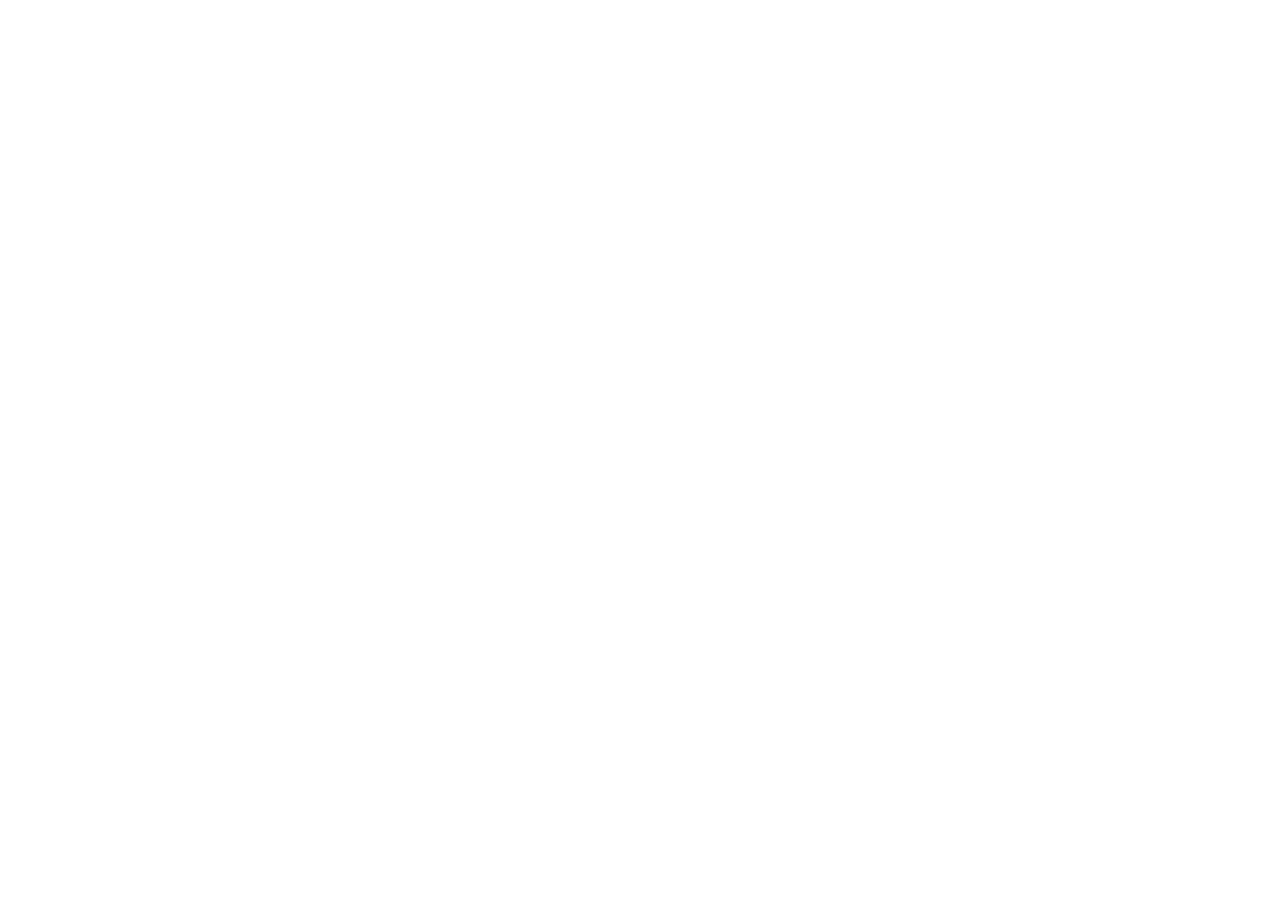
==== index.html @ dd565845 "initial commit" ====
<!DOCTYPE html>
<html lang="en">
<head>
  <meta charset="UTF-8">
  <meta name="viewport" content="width=device-width, initial-scale=1.0">
  <title>Living the Simple Life</title>

  <link rel="stylesheet" href="styles.css">
</head>
<body>
  
</body>
</html>
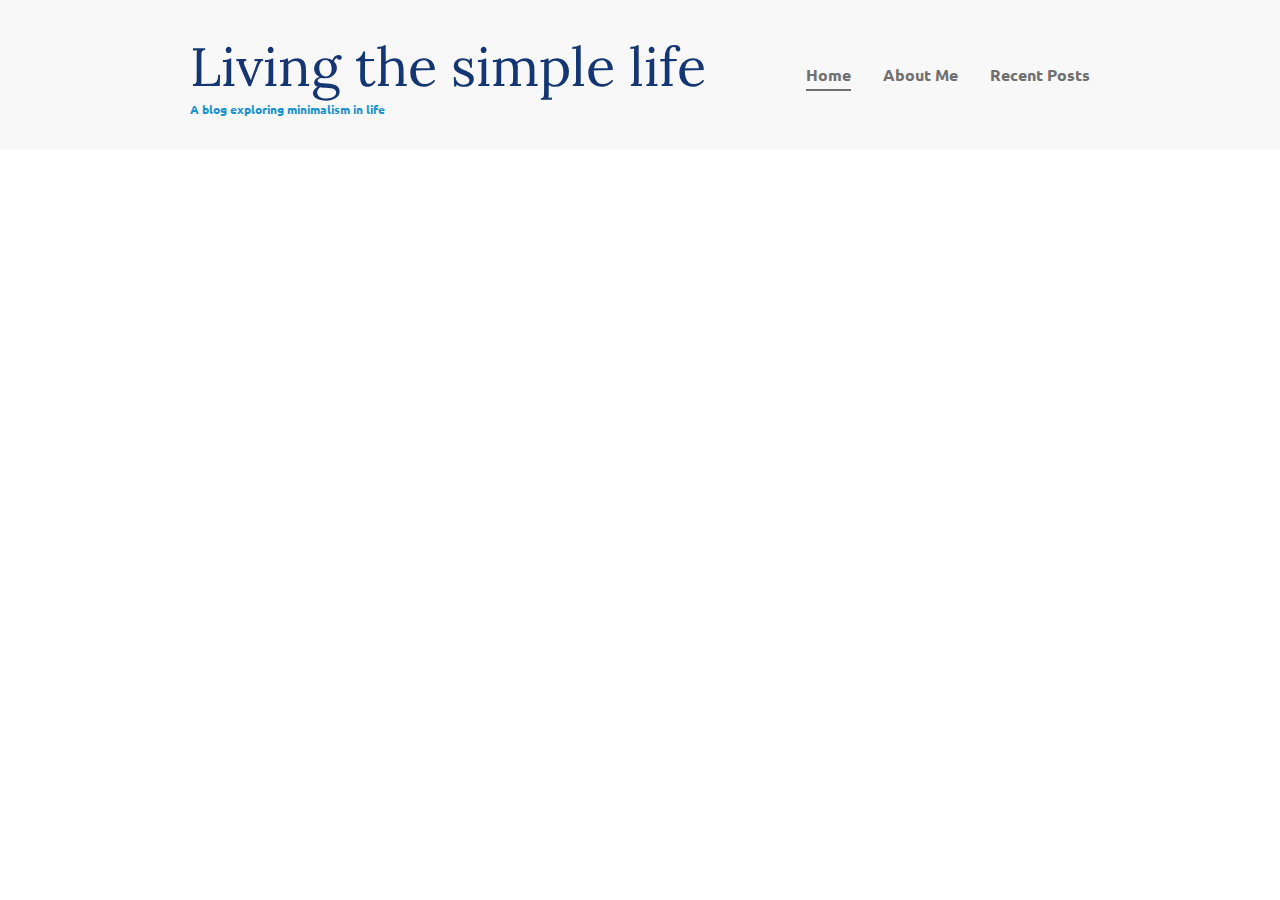
==== commit 362323fb: "add initial page header and nav styles" ====
--- a/index.html
+++ b/index.html
@@ -4,10 +4,36 @@
   <meta charset="UTF-8">
   <meta name="viewport" content="width=device-width, initial-scale=1.0">
   <title>Living the Simple Life</title>
-
+  <link href="https://fonts.googleapis.com/css?family=Lora|Ubuntu:400,700&display=swap" rel="stylesheet">
   <link rel="stylesheet" href="styles.css">
 </head>
 <body>
+
+  <header>
+    <div class="container container-nav">
+
+      <div class="site-title">
+        <h1>Living the simple life</h1>
+        <p class="subtitle">A blog exploring minimalism in life</p>
+      </div>
+
+      <nav>
+        <ul class="nav-list">
+          <li class="nav-li"><a class="nav-link current-page" href="#">Home</a></li>
+          <li class="nav-li"><a class="nav-link" href="#">About Me</a></li>
+          <li class="nav-li"><a class="nav-link" href="#">Recent Posts</a></li>
+        </ul>
+      </nav>
+    </div>
+  </header>
+
+  <main>
+
+  </main>
+
+  <aside>
+
+  </aside>
   
 </body>
 </html>--- a/styles.css
+++ b/styles.css
@@ -0,0 +1,111 @@
+/* 
+Colors:
+ #F8F8F8 - white
+ #707070 - gray
+ #1792D2 - light blue
+ #143774 - dark blue
+
+ h1 - Lora, 3.375rem
+ subtitle - Ubuntu bold - 1rem
+ Nav - Ubuntu bold - 1rem
+
+*/
+
+body {
+  margin: 0;
+  font-family:'Ubuntu', sans-serif;
+}
+
+
+/* Typography */
+
+h1 {
+  font-family:'Lora', serif;
+  font-weight: 400;
+  font-size: 3.375rem;
+  color: #143774;
+  margin: 0;
+}
+
+.subtitle {
+  font-size: .75rem;
+  font-weight: 700;
+  color: #1792D2;
+  margin: 0;
+}
+
+
+/**************
+   Layout 
+***************/
+header {
+  background: #F8F8F8;
+  padding: 2em 0;
+}
+
+.container {
+  width: 90%;
+  max-width: 900px;
+  margin: 0 auto;
+}
+
+.container-nav {
+  display: flex;
+  justify-content: space-between;
+  align-items: center;
+}
+/* Layout Media Queries */
+@media (max-width: 675px) {
+
+  header {
+    text-align: center;
+  }
+  .container-nav {
+    flex-direction: column;
+  }
+
+}
+
+
+/* Navigation */
+nav ul {
+  list-style: none;
+  padding: 0;
+  display: flex;
+  justify-content: center;
+}
+
+nav li {
+  margin-left: 2em;
+}
+
+nav a {
+  text-decoration: none;
+  color: #707070;
+  font-weight: 700;
+  padding: .25em 0;
+}
+
+nav a:hover,
+nav a:focus {
+  color: #1792D2;
+}
+
+.current-page {
+  border-bottom: 2px solid #707070;
+}
+
+.current-page:hover {
+  color: #707070;
+}
+
+/* Nav Media Queries */
+@media (max-width: 675px) {
+  
+  nav ul {
+    flex-direction: column;
+  }
+  nav li {
+    margin: .5em 0;
+  }
+}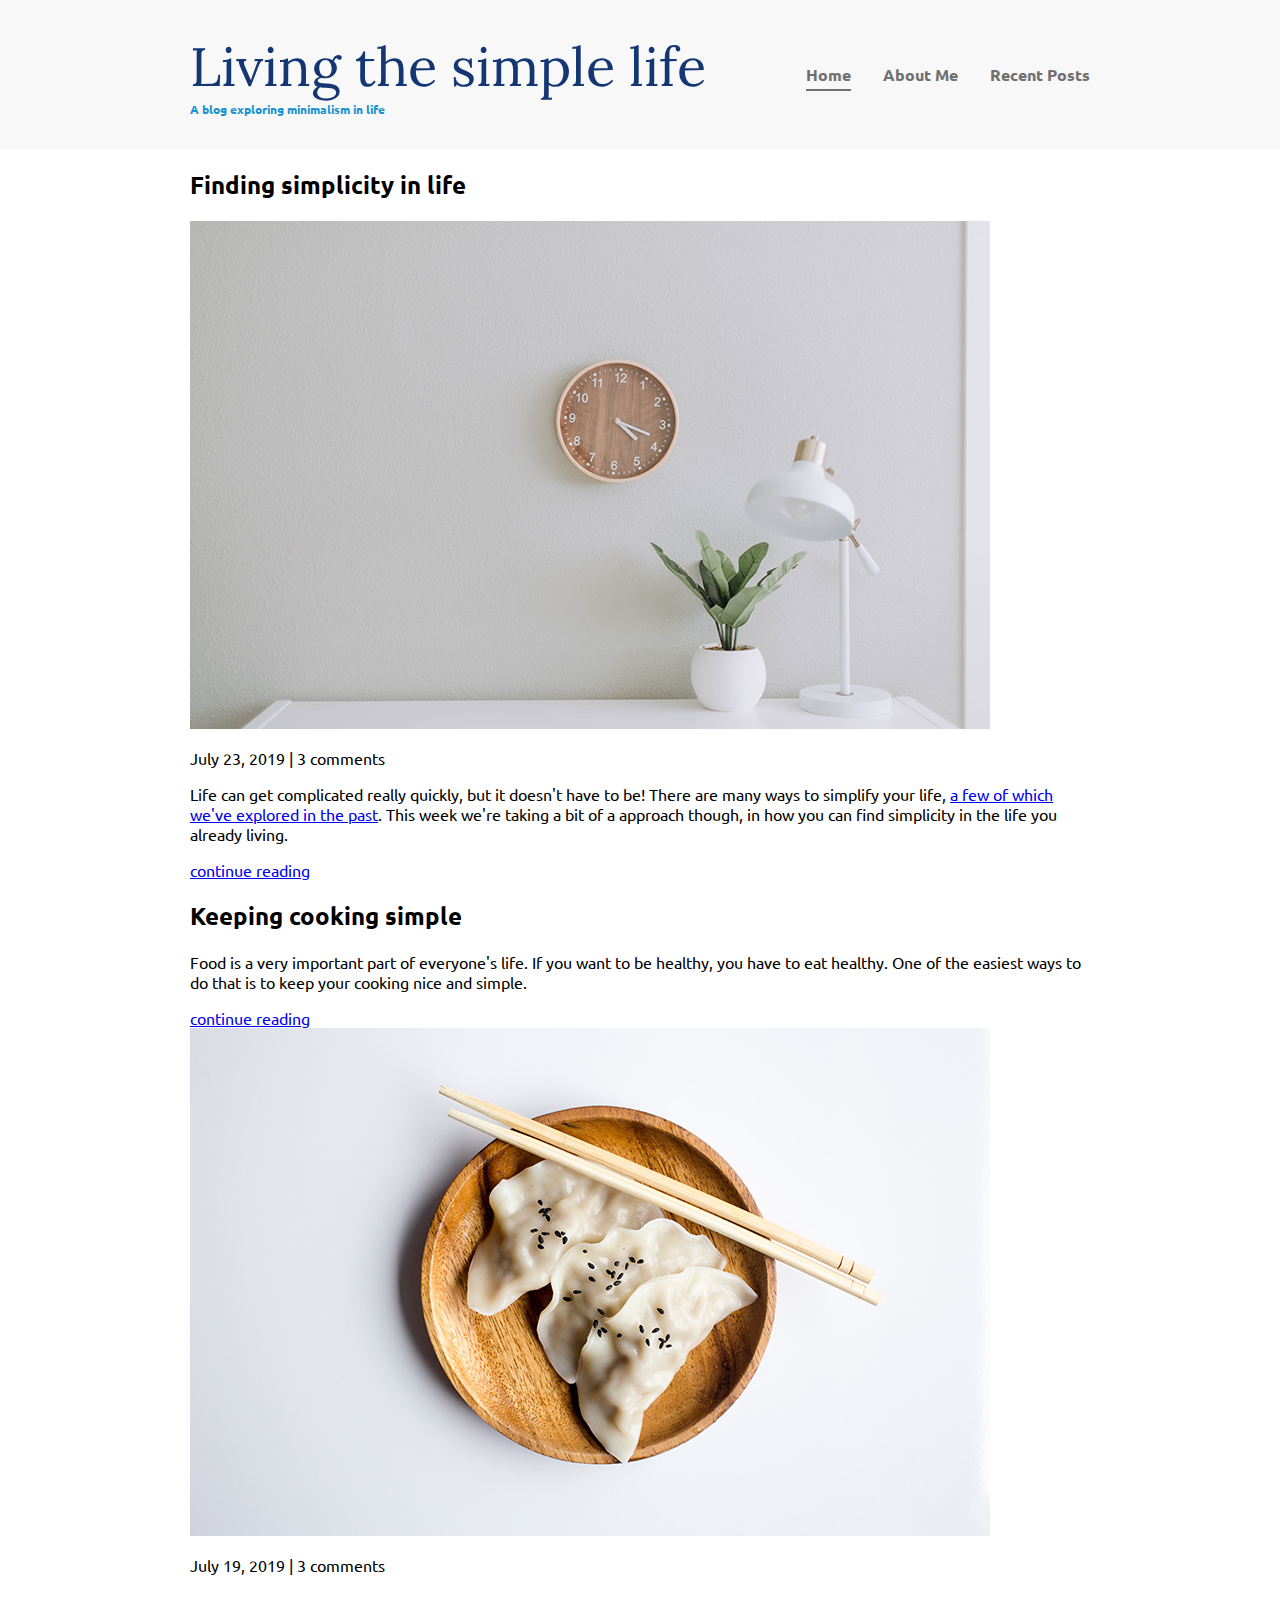
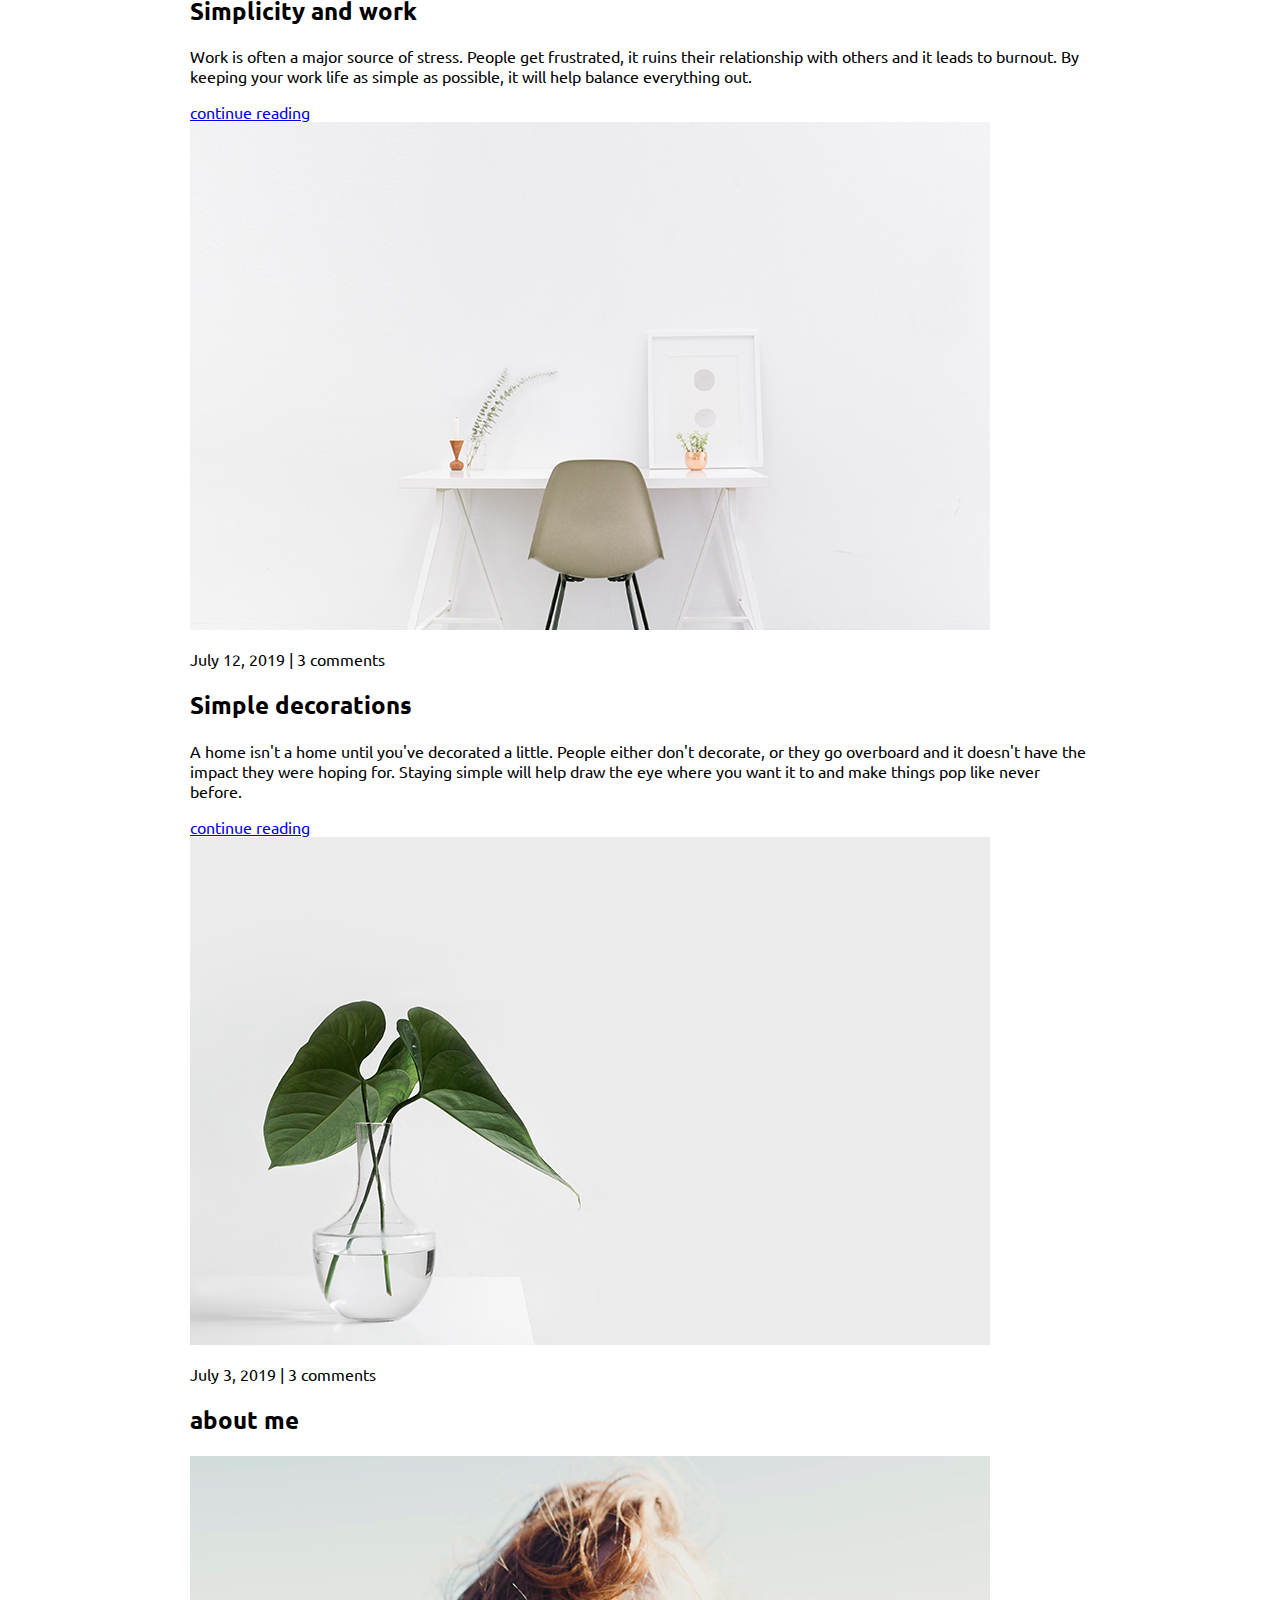
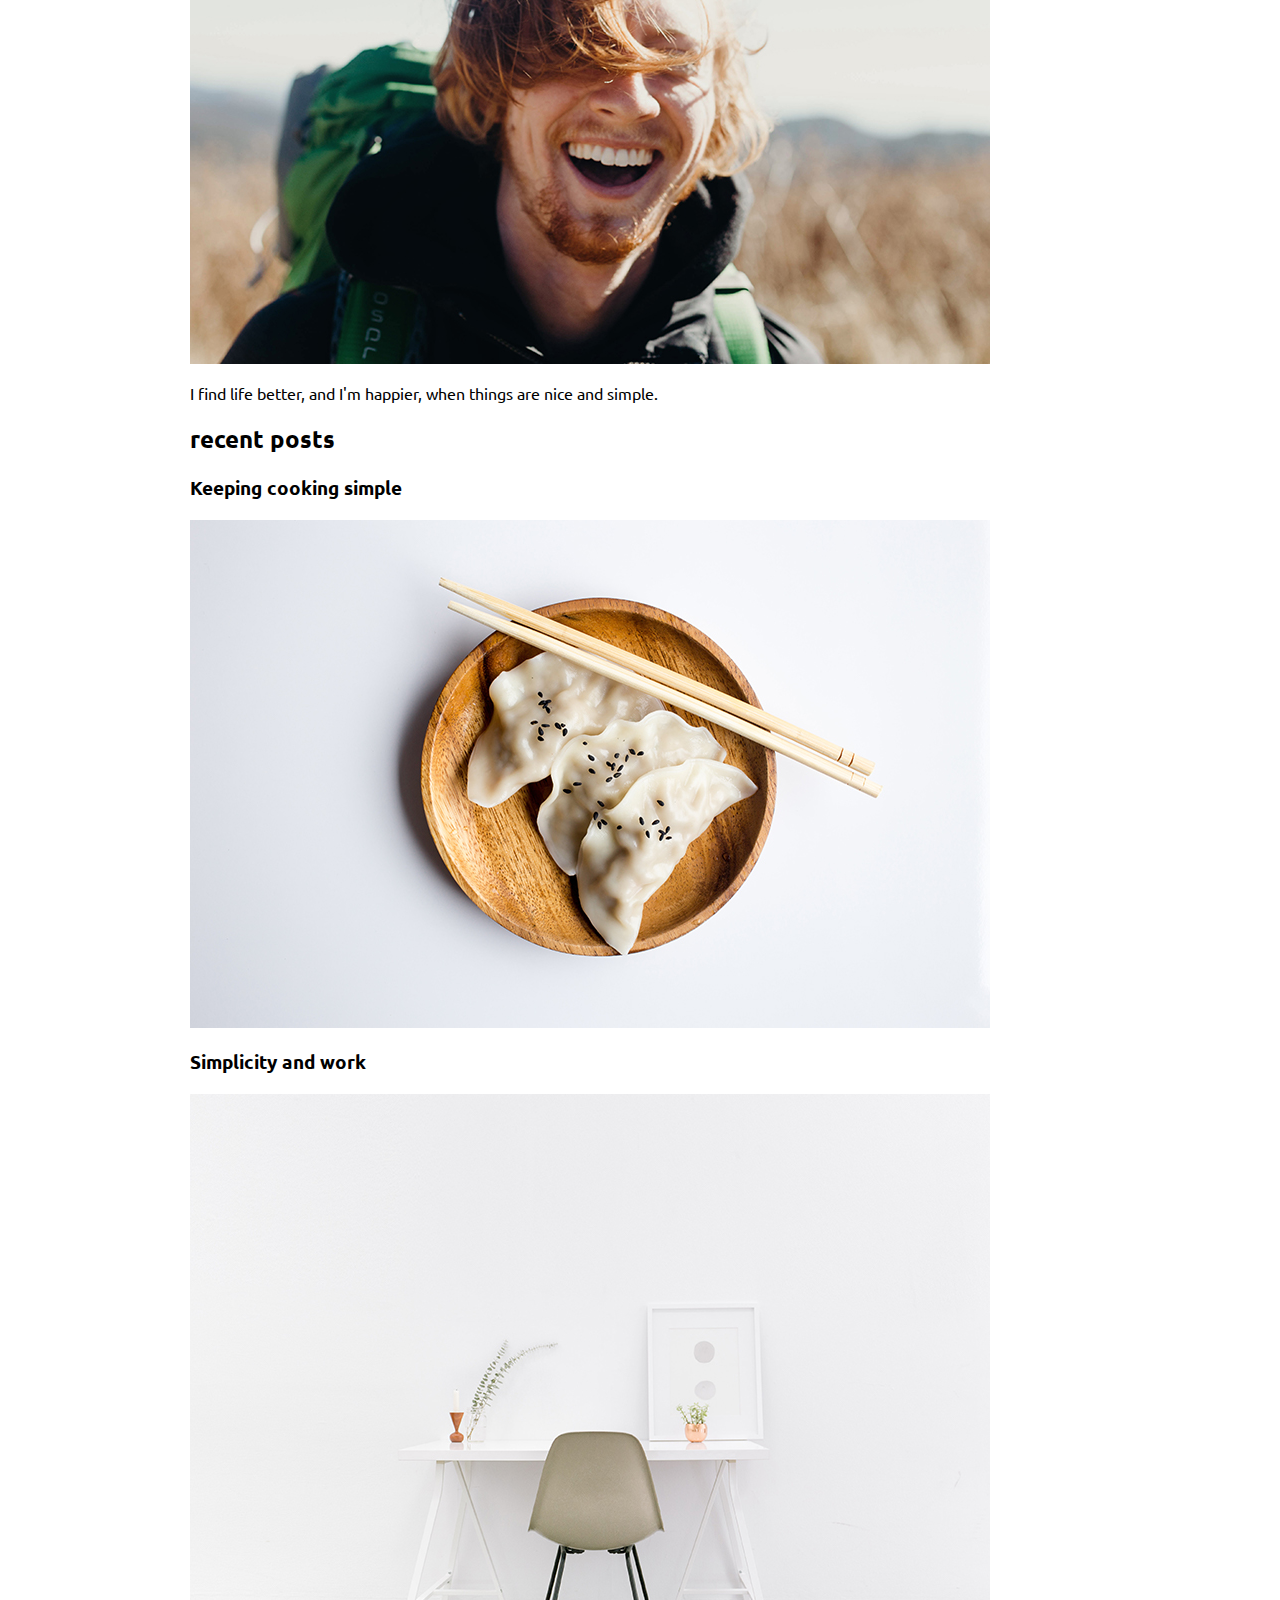
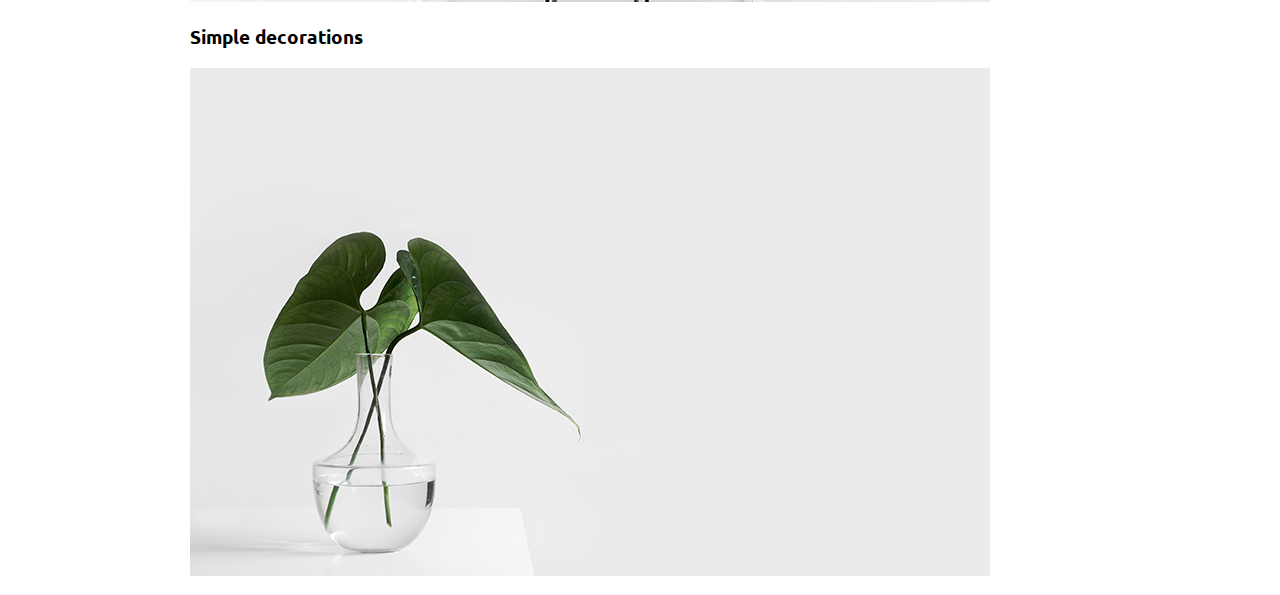
==== commit eee61905: "homepage markup and images added" ====
--- a/index.html
+++ b/index.html
@@ -8,15 +8,13 @@
   <link rel="stylesheet" href="styles.css">
 </head>
 <body>
-
+  <!-- Site header and navigation section -->
   <header>
     <div class="container container-nav">
-
       <div class="site-title">
         <h1>Living the simple life</h1>
         <p class="subtitle">A blog exploring minimalism in life</p>
       </div>
-
       <nav>
         <ul class="nav-list">
           <li class="nav-li"><a class="nav-link current-page" href="#">Home</a></li>
@@ -27,13 +25,88 @@
     </div>
   </header>
 
-  <main>
+  <div class="container">
+    <!-- Main page content -->
+    <main role="main">
+      <article class="article-featured">
+        <h2 class="article-title">Finding simplicity in life</h2>
+        <img src="img/life.jpg" alt="white desktop with simple potted plant and lamp" class="article-image">
+        <p class="article-info">July 23, 2019 | 3 comments</p>
+        <p class="article-body">Life can get complicated really quickly, but it doesn't have to be! There are many ways to simplify your life, <a href="#">a few of which we've explored in the past</a>. This week we're taking a bit of a approach though, in how you can find simplicity in the life you already living.</p>
+        <a href="#" class="article-read-more">continue reading</a>
+      </article>
 
-  </main>
+      <!--    -->
+      <article class="article-recent">
+        <div class="article-recent-main">
+          <h2 class="article-title">Keeping cooking simple</h2>
+          <p class="article-body">Food is a very important part of everyone's life. If you want to be healthy, you have to eat healthy. One of the easiest ways to do that is to keep your cooking nice and simple.</p>
+          <a href="#" class="article-read-more">continue reading</a>
+        </div>
+        <div class="article-recent-secondary">
+          <img src="img/food.jpg" alt="dumplings and chopstick on a wooden plate" class="article-image">
+          <p class="article-info">July 19, 2019 | 3 comments</p>
+        </div>
+      </article>
+      <!--   -->
+      <article class="article-recent">
+        <div class="article-recent-main">
+          <h2 class="article-title">Simplicity and work</h2>
+          <p class="article-body">Work is often a major source of stress. People get frustrated, it ruins their relationship with others and it leads to burnout. By keeping your work life as simple as possible, it will help balance everything out.</p>
+          <a href="#" class="article-read-more">continue reading </a>
+        </div>
+        <div class="article-recent-secondary">
+          <img src="img/work.jpg" alt="a simple white desk" class="article-image">
+          <p class="article-info">July 12, 2019 | 3 comments</p>
+        </div>
+      </article>
+      <!--    -->
+      <article class="article-recent">
+        <div class="article-recent-main">
+          <h2 class="article-title">Simple decorations</h2>
+          <p class="article-body">A home isn't a home until you've decorated a little. People either don't decorate, or they go overboard and it doesn't have the impact they were hoping for. Staying simple will help draw the eye where you want it to and make things pop like never before.</p>
+          <a href="#" class="article-read-more">continue reading</a>
+        </div>
+        <div class="article-recent-secondary">
+          <img src="img/deco.jpg" alt="green leaves in a vase" class="article-image">
+          <p class="article-info">July 3, 2019 | 3 comments</p>
+        </div>
+      </article>
+    </main>
+    <!-- Sidebar page content -->
+    <aside class="sidebar">
 
-  <aside>
+      <div class="sidebar-widget">
+        <h2 class="widget-title">about me</h2>
+        <img src="img/about-me.jpg" alt="smiling man with backpack" class="widget-image">
+        <p class="widget-body">I find life better, and I'm happier, when things are nice and simple.</p>
+      </div>
 
-  </aside>
+      <div class="sidebar-widget">
+        <h2 class="widget-title">recent posts</h2>
+
+        <div class="widget-recent-post">
+          <h3 class="widget-recent-post-title">Keeping cooking simple</h3>
+          <img src="img/food.jpg" alt="dumplings and chopstick on a wooden plate" class="widget-image">
+        </div>
+        <div class="widget-recent-post">
+          <h3 class="widget-recent-post-title">Simplicity and work</h3>
+          <img src="img/work.jpg" alt="a simple white desk" class="widget-image">
+        </div>
+        <div class="widget-recent-post">
+          <h3 class="widget-recent-post-title">Simple decorations</h3>
+          <img src="img/deco.jpg" alt="green leaves in a vase" class="widget-image">
+        </div>
+      </div>
+
+    </aside>
+
+  </div>
+
+  <footer>
+    <p></p>
+    <p></p>
+  </footer>
   
 </body>
 </html>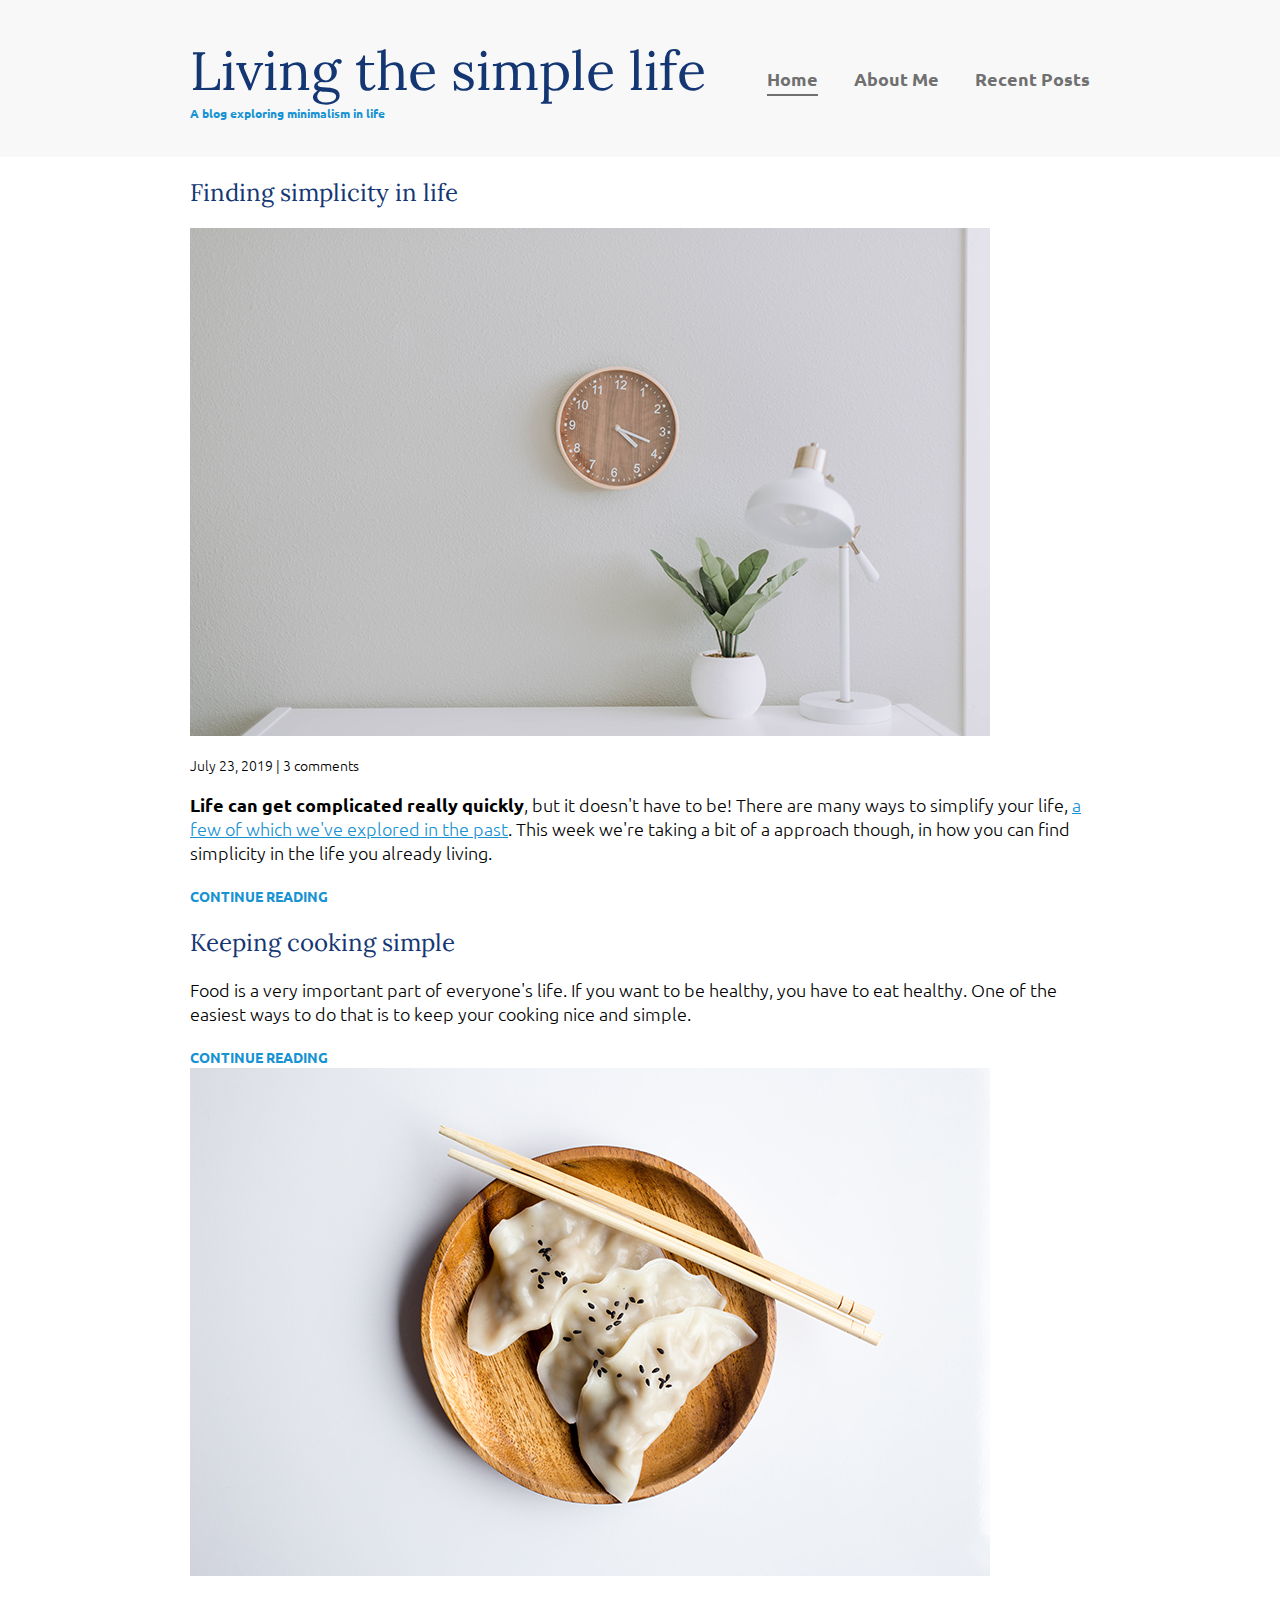
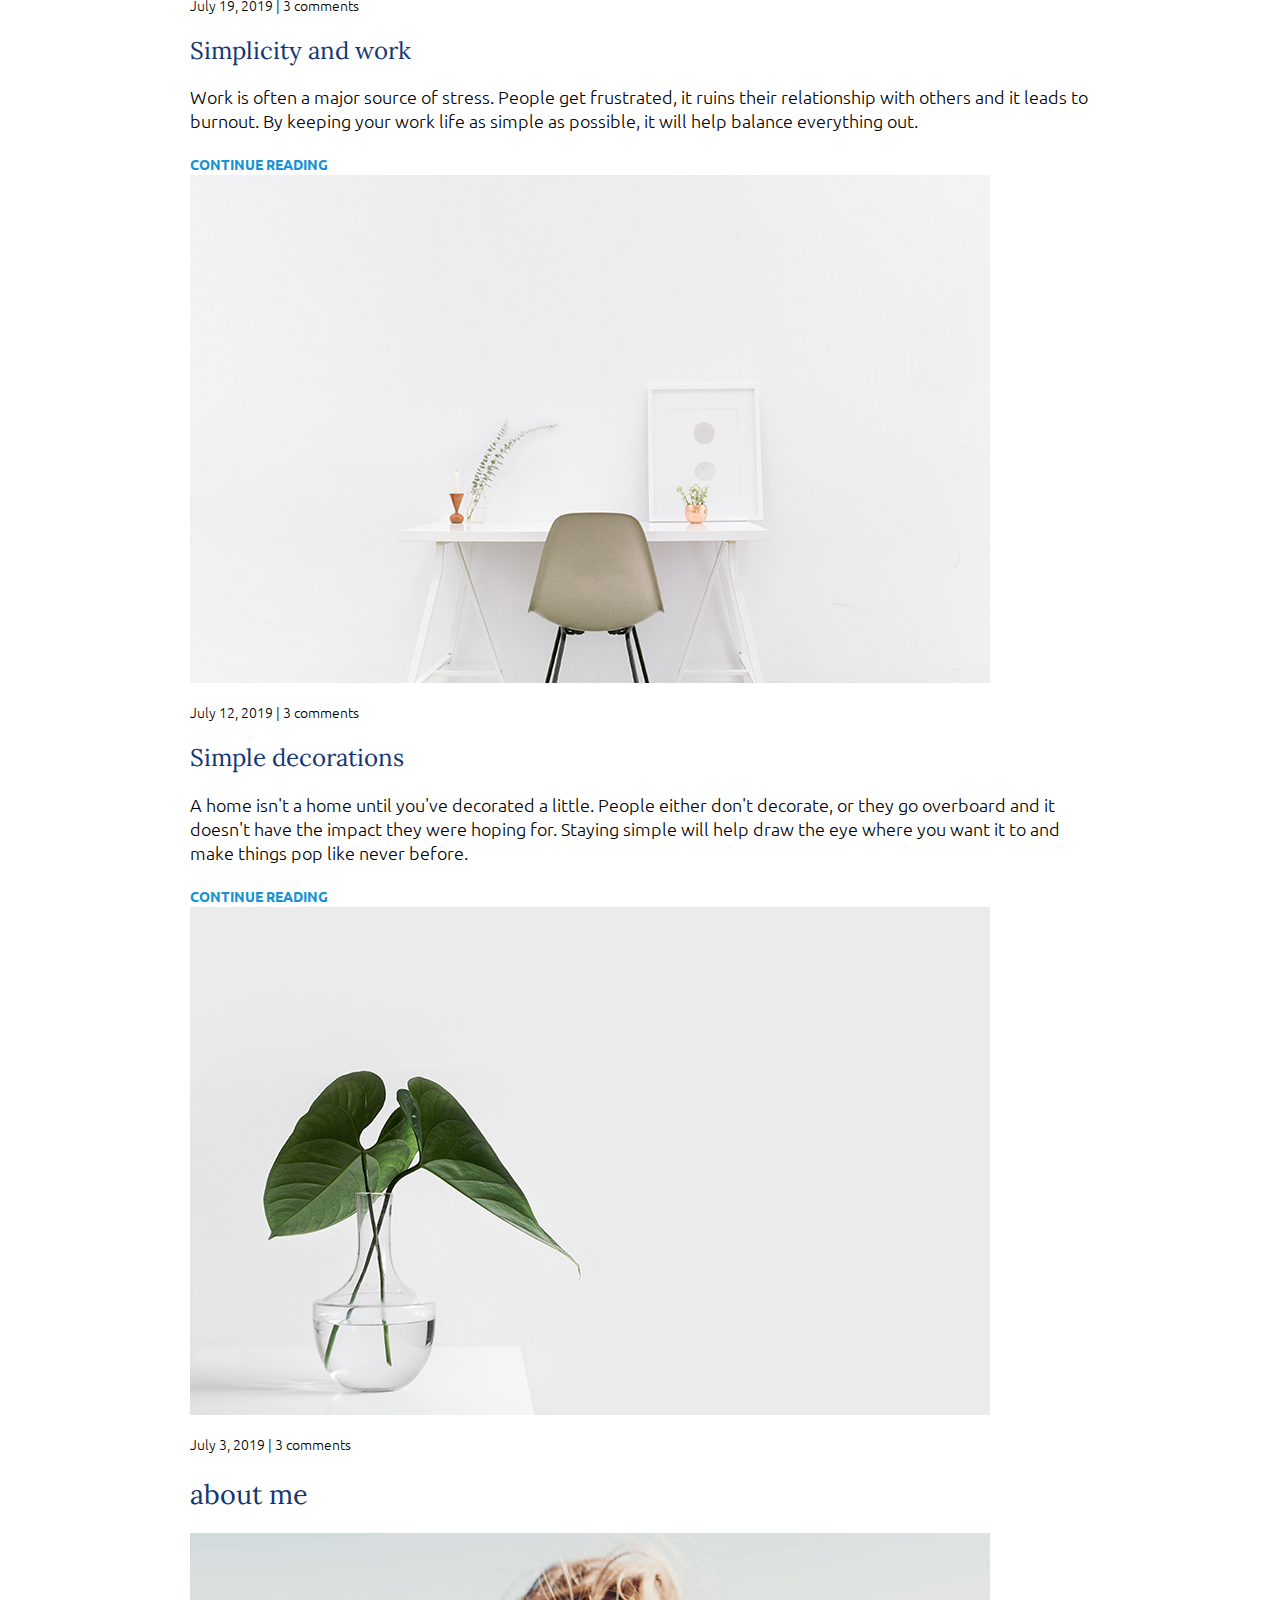
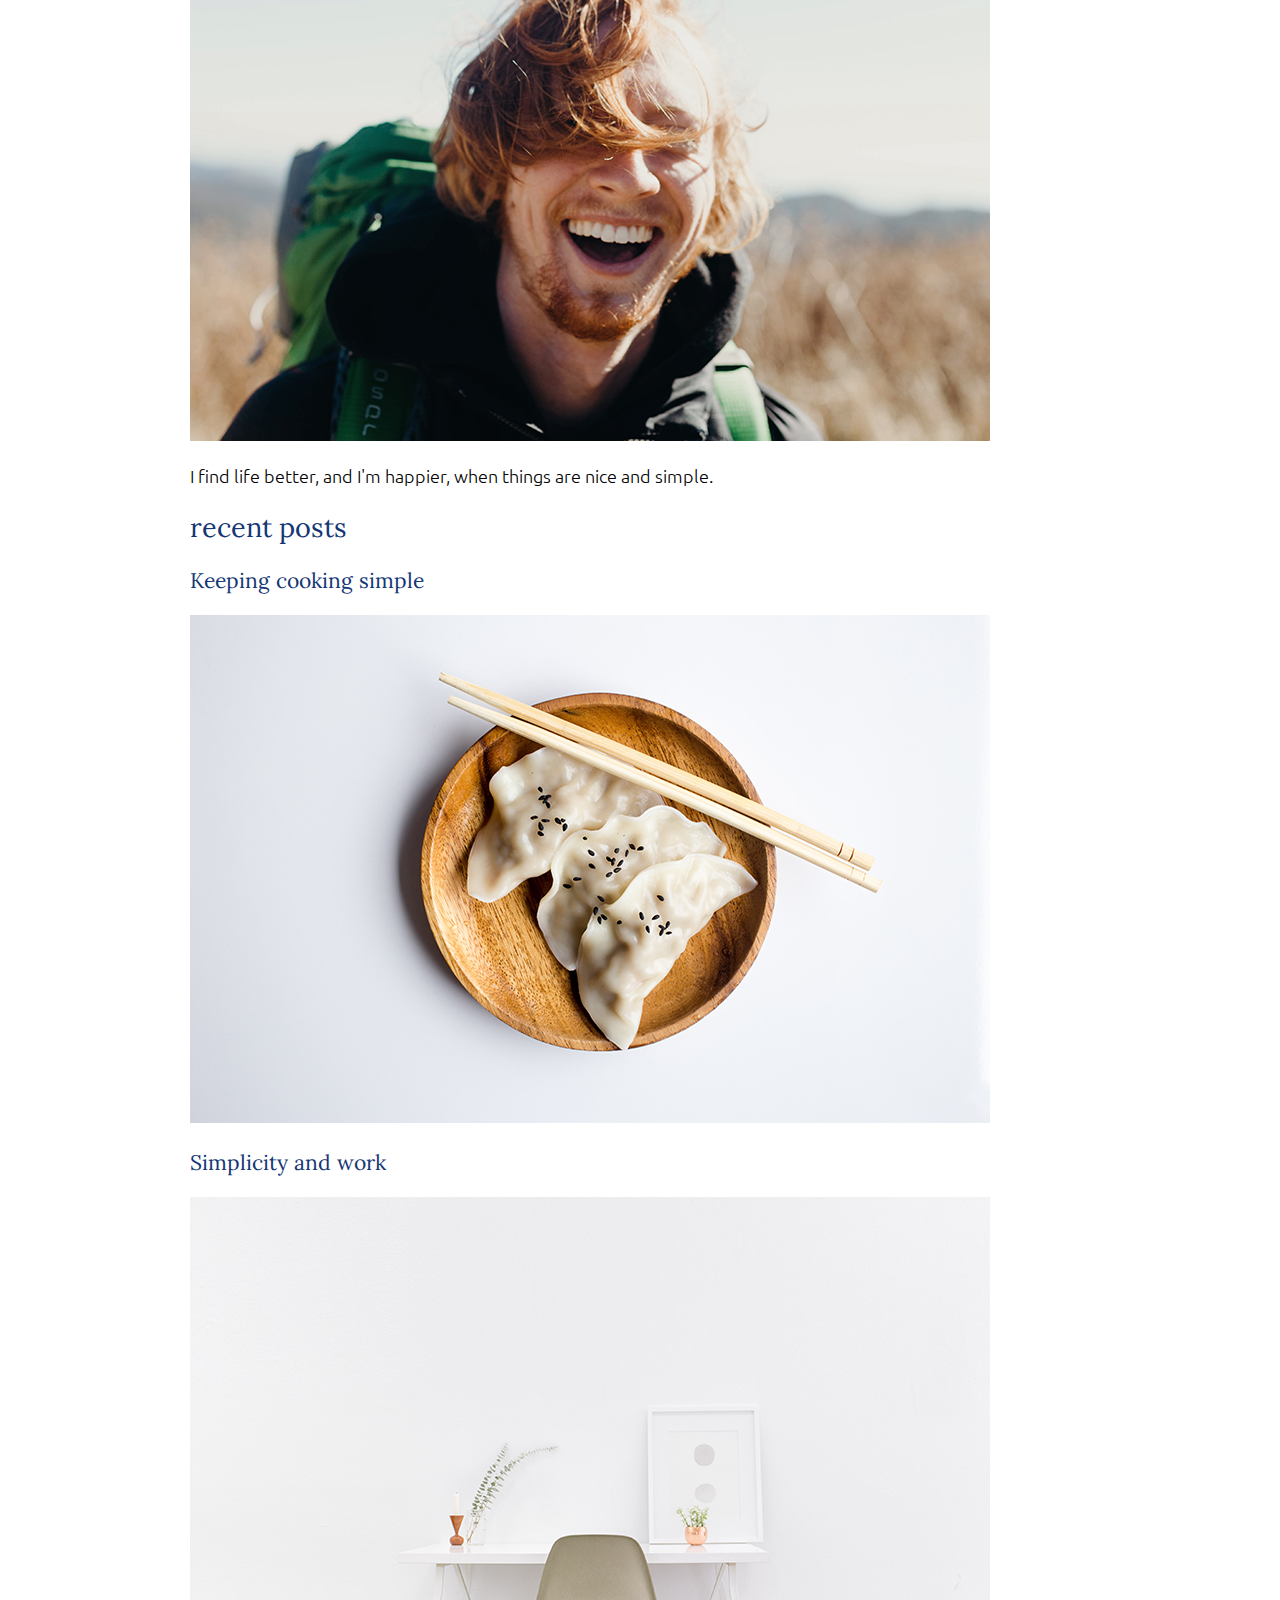
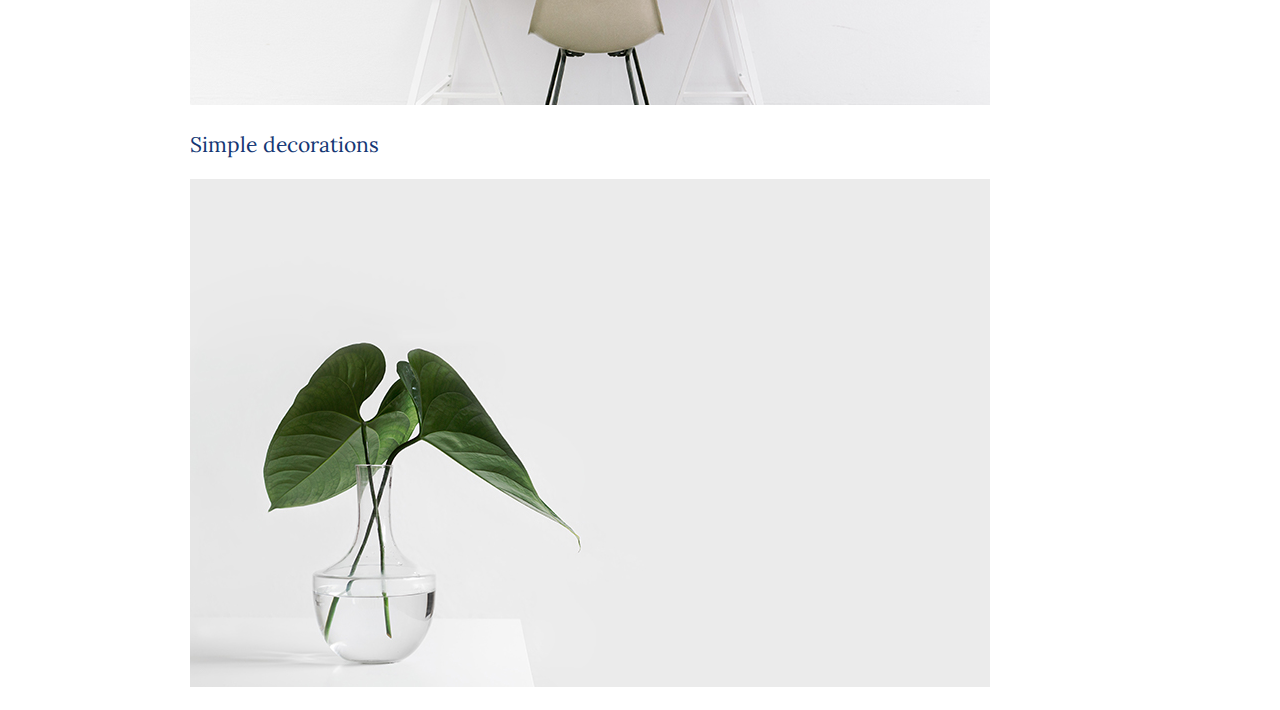
==== commit e6ad323d: "home page base styles added" ====
--- a/index.html
+++ b/index.html
@@ -4,7 +4,7 @@
   <meta charset="UTF-8">
   <meta name="viewport" content="width=device-width, initial-scale=1.0">
   <title>Living the Simple Life</title>
-  <link href="https://fonts.googleapis.com/css?family=Lora|Ubuntu:400,700&display=swap" rel="stylesheet">
+  <link href="https://fonts.googleapis.com/css?family=Lora|Ubuntu:300,400,700&display=swap" rel="stylesheet">
   <link rel="stylesheet" href="styles.css">
 </head>
 <body>
@@ -32,7 +32,7 @@
         <h2 class="article-title">Finding simplicity in life</h2>
         <img src="img/life.jpg" alt="white desktop with simple potted plant and lamp" class="article-image">
         <p class="article-info">July 23, 2019 | 3 comments</p>
-        <p class="article-body">Life can get complicated really quickly, but it doesn't have to be! There are many ways to simplify your life, <a href="#">a few of which we've explored in the past</a>. This week we're taking a bit of a approach though, in how you can find simplicity in the life you already living.</p>
+        <p class="article-body"><strong>Life can get complicated really quickly</strong>, but it doesn't have to be! There are many ways to simplify your life, <a href="#">a few of which we've explored in the past</a>. This week we're taking a bit of a approach though, in how you can find simplicity in the life you already living.</p>
         <a href="#" class="article-read-more">continue reading</a>
       </article>
 
--- a/styles.css
+++ b/styles.css
@@ -14,25 +14,69 @@
 body {
   margin: 0;
   font-family:'Ubuntu', sans-serif;
+  font-size: 1.125rem;
+  font-weight: 300;
 }
 
 
 /* Typography */
 
-h1 {
+h1,
+h2,
+h3 {
   font-family:'Lora', serif;
   font-weight: 400;
+  color: #143774;
+}
+
+h1 {
   font-size: 3.375rem;
-  color: #143774;
   margin: 0;
 }
 
+a {
+  color: #1792D2;
+}
+
+a:hover,
+a:focus {
+  color: #143774;
+}
+
+strong {
+  font-weight: 700;
+}
+
+/* h1 subtitle */
 .subtitle {
   font-size: .75rem;
   font-weight: 700;
   color: #1792D2;
   margin: 0;
 }
+
+.article-title {
+  font-size: 1.5rem;
+}
+
+.article-read-more,
+.article-info {
+  font-size: .875rem;
+}
+
+.article-read-more {
+  color: #1792D2;
+  text-decoration: none;
+  text-transform: uppercase;
+  font-weight: 700;
+}
+
+.article-read-more:hover,
+.article-read-more:focus {
+  color: #143774;
+  text-decoration: underline;
+}
+
 
 
 /**************
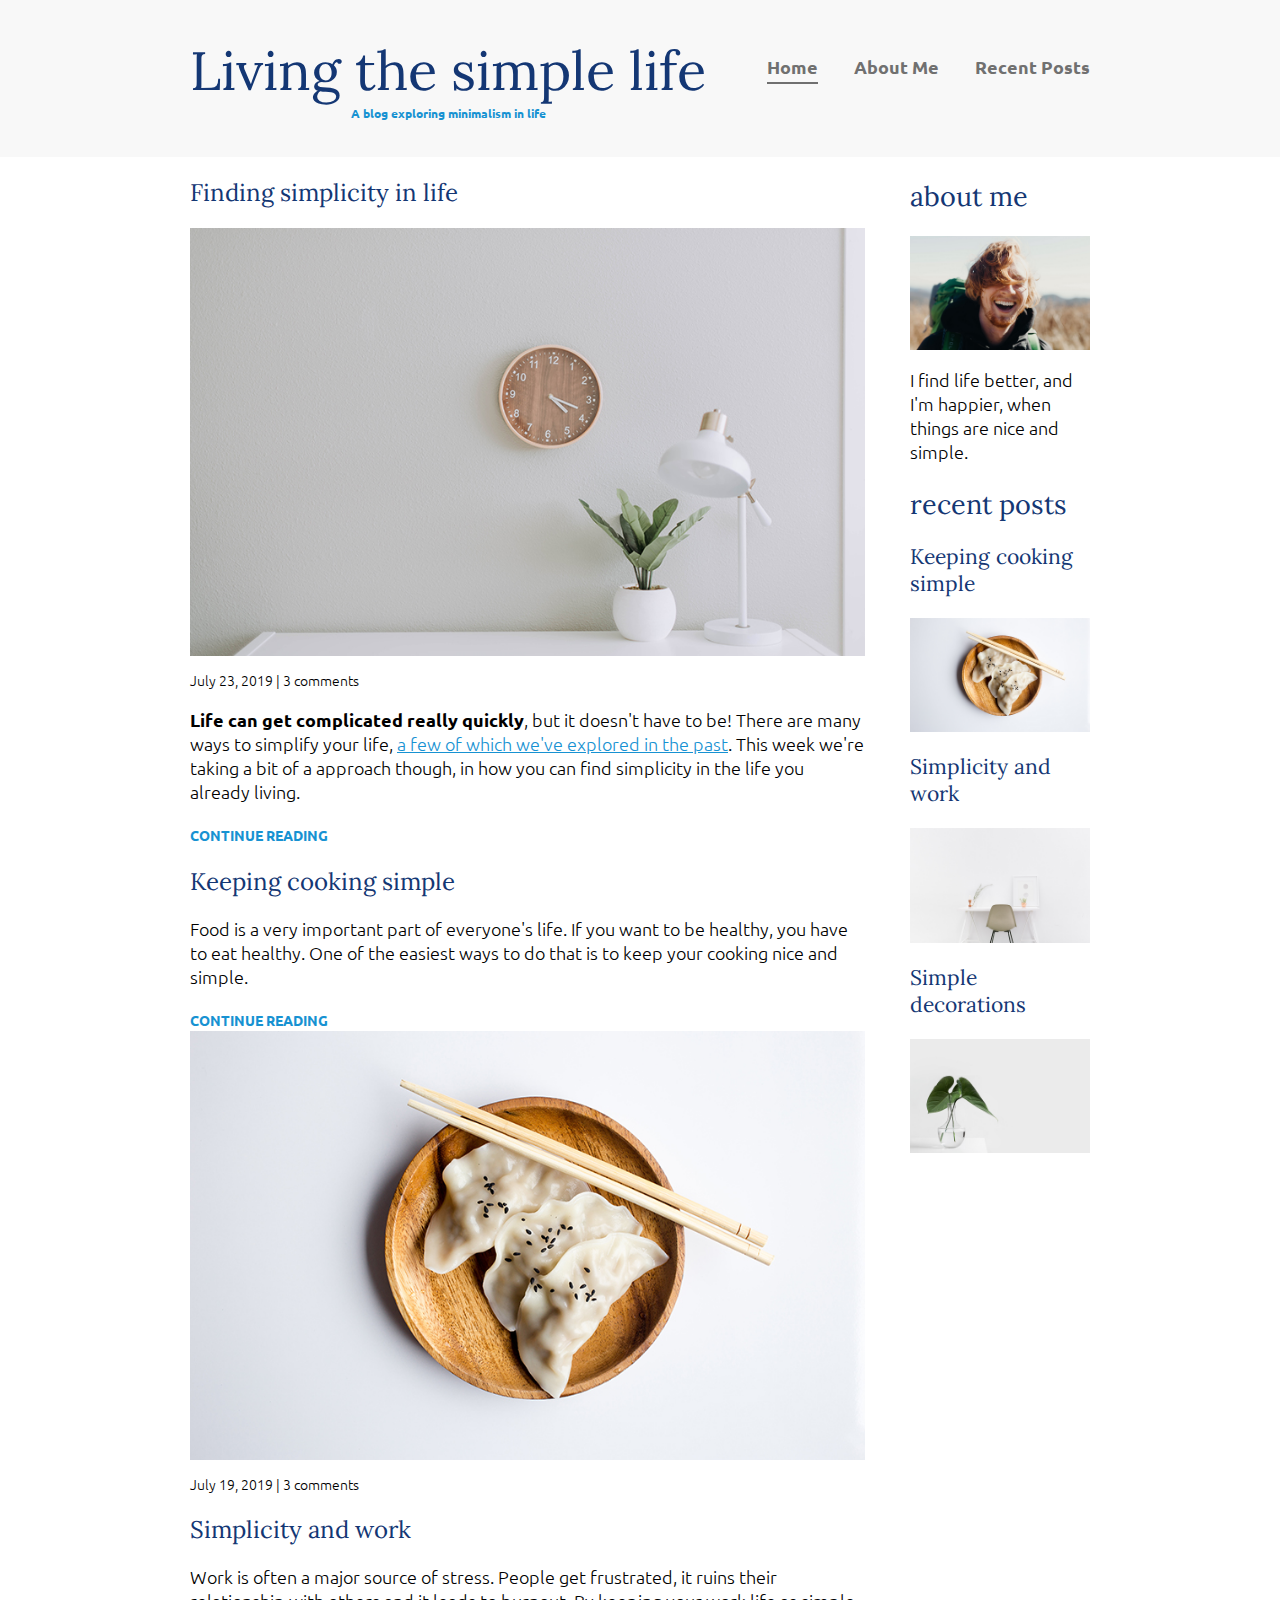
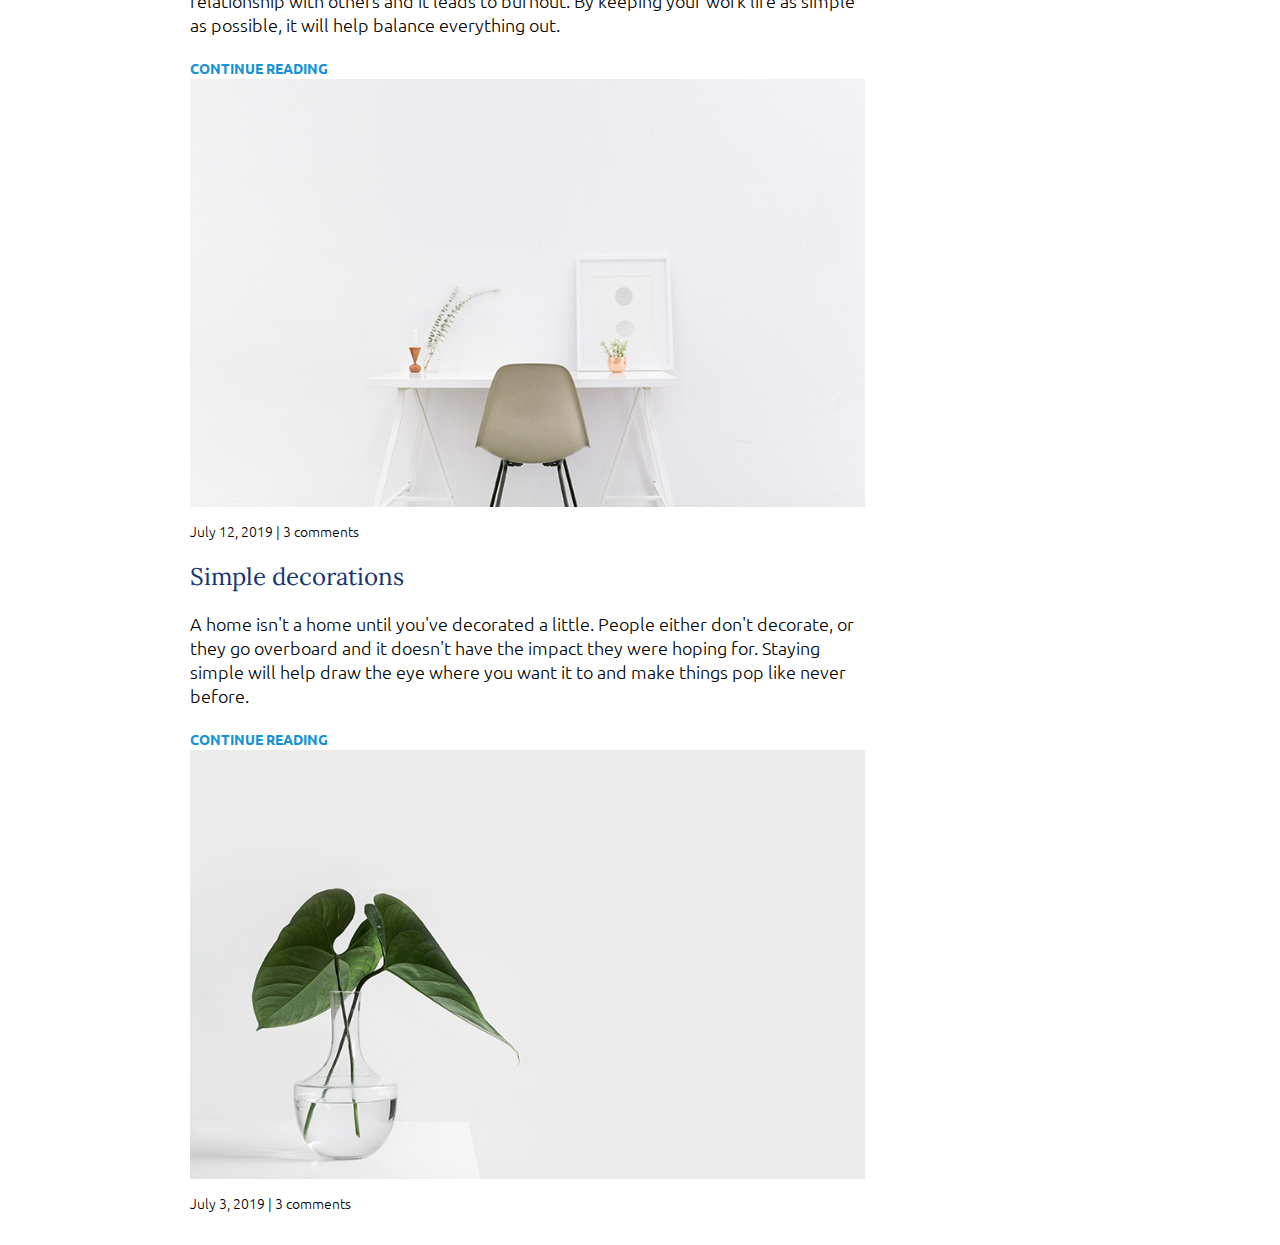
==== commit 66a80f35: "add responsive styles" ====
--- a/index.html
+++ b/index.html
@@ -10,7 +10,7 @@
 <body>
   <!-- Site header and navigation section -->
   <header>
-    <div class="container container-nav">
+    <div class="container container-flex">
       <div class="site-title">
         <h1>Living the simple life</h1>
         <p class="subtitle">A blog exploring minimalism in life</p>
@@ -25,7 +25,7 @@
     </div>
   </header>
 
-  <div class="container">
+  <div class="container container-flex">
     <!-- Main page content -->
     <main role="main">
       <article class="article-featured">
--- a/styles.css
+++ b/styles.css
@@ -18,6 +18,11 @@
   font-weight: 300;
 }
 
+/* Best practice styles for images - most of the time */
+img {
+  max-width: 100%;
+  display: block;
+}
 
 /* Typography */
 
@@ -82,10 +87,6 @@
 /**************
    Layout 
 ***************/
-header {
-  background: #F8F8F8;
-  padding: 2em 0;
-}
 
 .container {
   width: 90%;
@@ -93,21 +94,30 @@
   margin: 0 auto;
 }
 
-.container-nav {
+.container-flex {
   display: flex;
   justify-content: space-between;
-  align-items: center;
+  flex-direction: column;
 }
-/* Layout Media Queries */
-@media (max-width: 675px) {
 
-  header {
-    text-align: center;
-  }
-  .container-nav {
-    flex-direction: column;
+header {
+  background: #F8F8F8;
+  padding: 2em 0;
+  text-align: center;
+}
+
+@media (min-width: 675px) {
+  .container-flex {
+    flex-direction: row;
   }
 
+  main {
+    width: 75%;
+  }
+
+  aside {
+    width: 20%;
+  }
 }
 
 
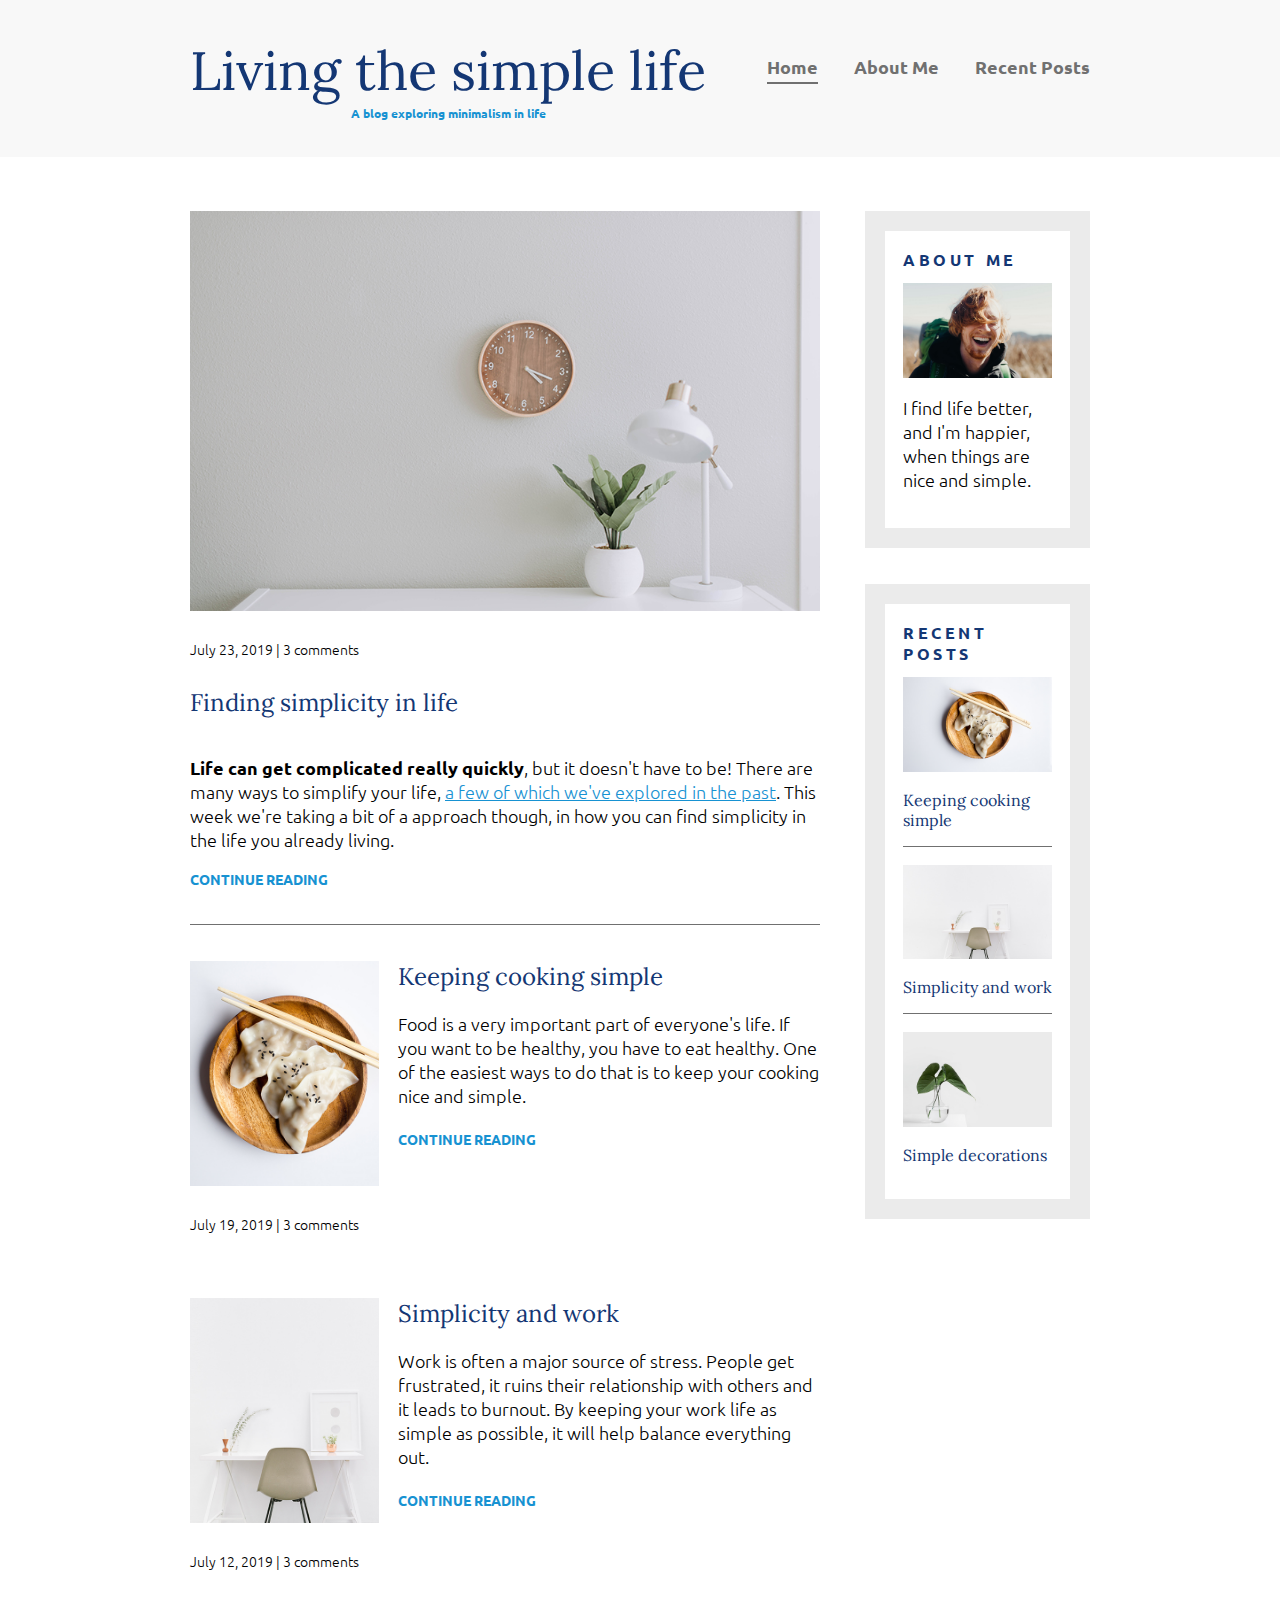
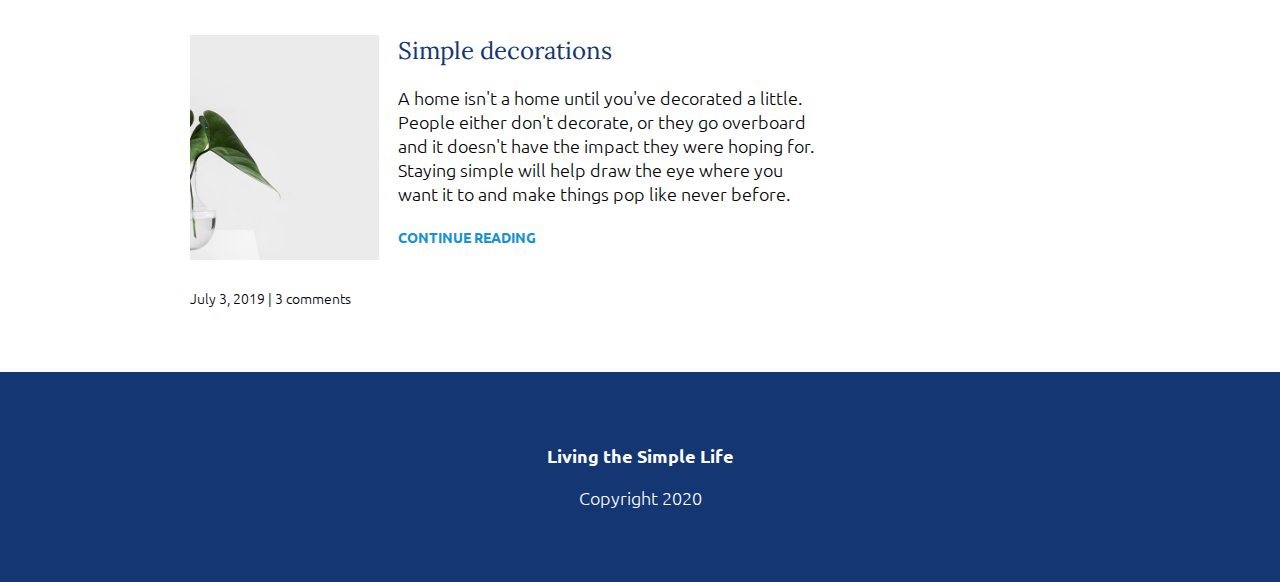
==== commit 44d35e7a: "widget styles, update home page styles and spacing" ====
--- a/index.html
+++ b/index.html
@@ -104,8 +104,8 @@
   </div>
 
   <footer>
-    <p></p>
-    <p></p>
+    <p><strong>Living the Simple Life</strong></p>
+    <p>Copyright 2020</p>
   </footer>
   
 </body>
--- a/styles.css
+++ b/styles.css
@@ -32,6 +32,7 @@
   font-family:'Lora', serif;
   font-weight: 400;
   color: #143774;
+  margin-top: 0;
 }
 
 h1 {
@@ -82,6 +83,22 @@
   text-decoration: underline;
 }
 
+.article-info {
+  margin: 2em 0;
+}
+
+.widget-title,
+.widget-recent-post-title {
+  font-size: 1rem;
+  text-align: left;
+}
+
+.widget-title {
+  font-family: 'Ubuntu', sans-serif;
+  font-weight: 700;
+  letter-spacing: 3.6px;
+  text-transform: uppercase;
+}
 
 
 /**************
@@ -104,6 +121,14 @@
   background: #F8F8F8;
   padding: 2em 0;
   text-align: center;
+  margin-bottom: 3em;
+}
+
+footer {
+  background: #143774;
+  color: #fff;
+  text-align: center;
+  padding: 3em 0;
 }
 
 @media (min-width: 675px) {
@@ -112,11 +137,13 @@
   }
 
   main {
-    width: 75%;
+    width: 70%;
   }
 
   aside {
-    width: 20%;
+    width: 25%;
+    min-width: 200px;
+    margin-left: 1em;
   }
 }
 
@@ -154,12 +181,108 @@
 }
 
 /* Nav Media Queries */
-@media (max-width: 675px) {
-  
+@media (max-width: 675px) { 
   nav ul {
     flex-direction: column;
   }
+
   nav li {
     margin: .5em 0;
   }
-}+}
+
+/* Article Styles */
+
+.article-featured {
+  border-bottom: 1px solid #707070;
+  padding-bottom: 2em;
+  margin-bottom: 2em;
+}
+
+.article-recent {
+  display: flex;
+  flex-direction: column;
+  margin-bottom: 2em;
+}
+
+.article-recent-main {
+  order: 2;
+}
+
+.article-recent-secondary {
+  order: 1;
+}
+
+/* shift the article info to the right, may cause overlap issues with longer titles */
+/* @media (min-width: 550px) {
+  .article-recent-main {
+    margin-top: -2.5em;
+  }
+
+  .article-info {
+    text-align: right;
+  }
+} */
+
+@media (min-width: 675px) {
+  .article-recent {
+    flex-direction: row;
+    justify-content: space-between;
+  }
+
+  .article-recent-main {
+    width: 67%;
+  }
+  
+  .article-recent-secondary {
+    width: 30%;
+  }
+
+  .article-featured {
+    display: flex;
+    flex-direction: column;
+  }
+
+  .article-image {
+    order: -2;
+  }
+
+  .article-info {
+    order: -1;
+  }
+
+  .article-image {
+    width: 100%;
+    min-height: 225px;
+    object-fit: cover;
+    /* object-position: left; */
+  }
+
+}
+
+/* Widget styles */
+
+.sidebar-widget {
+  border: 20px solid #EBEBEB;
+  opacity: 1;
+  margin-bottom: 2em;
+  padding: 1em;
+}
+
+.widget-recent-post {
+  display: flex;
+  flex-direction: column;
+  border-bottom: 1px solid #707070;
+  margin-bottom: 1em;
+}
+
+.widget-recent-post:last-child {
+  border: 0;
+  margin: 0;
+}
+
+.widget-image {
+  order: -1;
+  margin-bottom: 1em;
+}
+
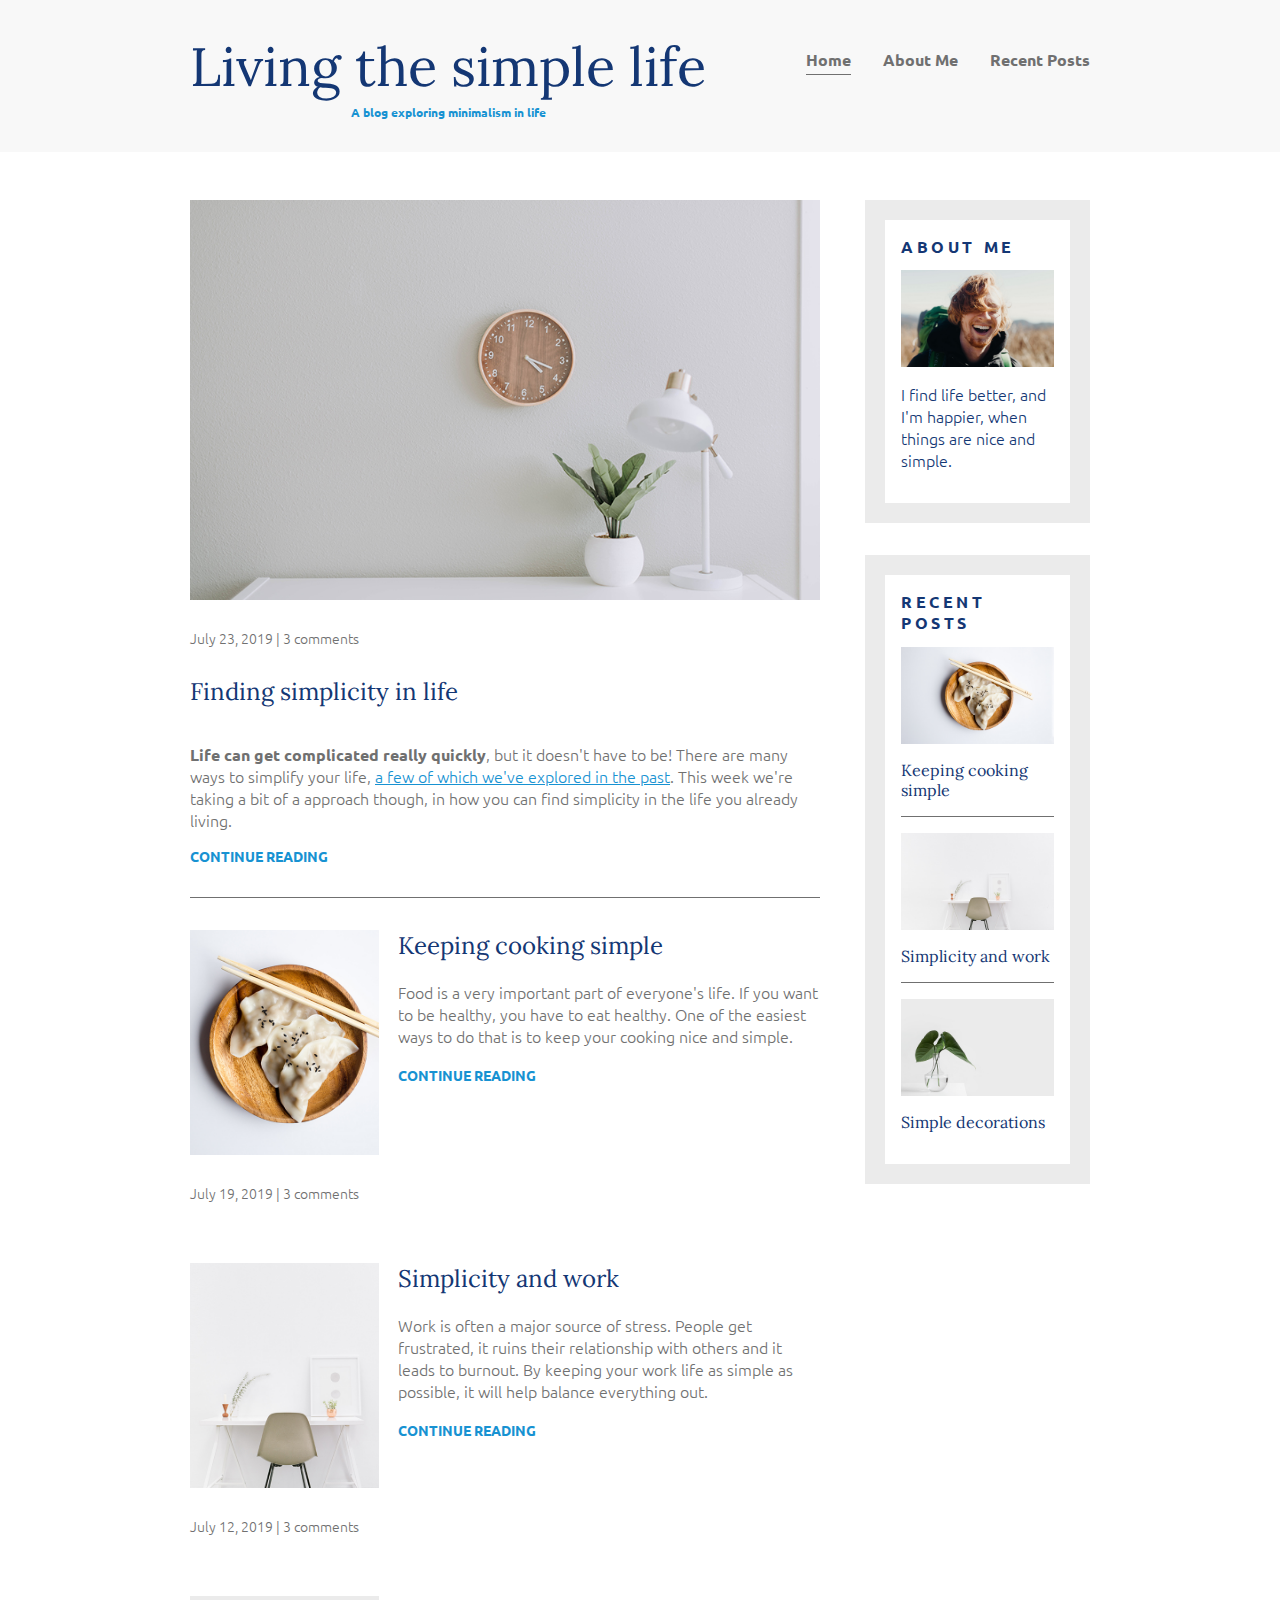
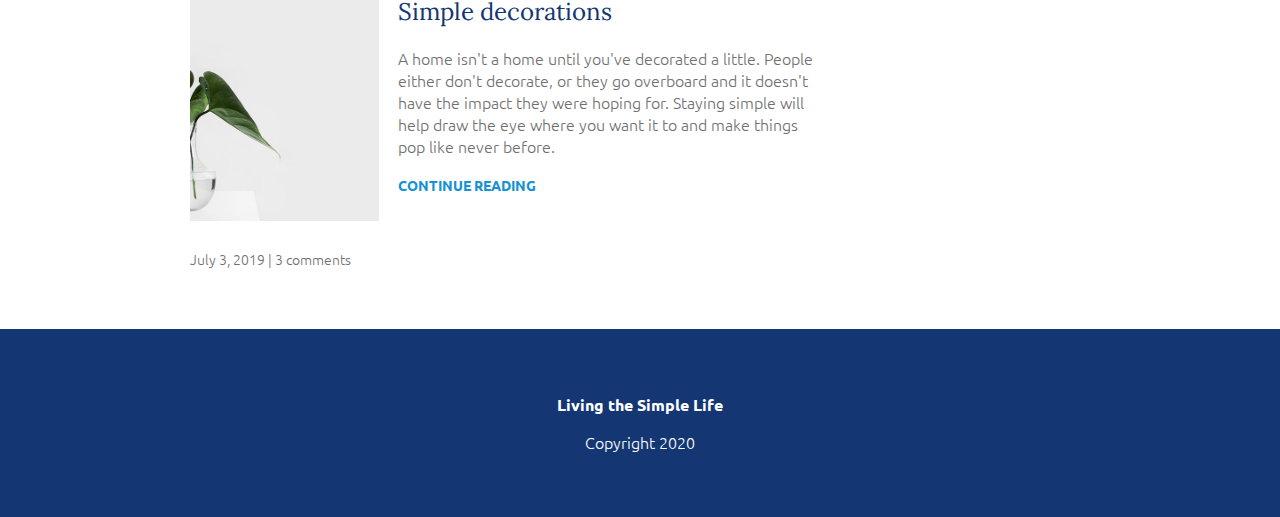
==== commit 68fdba4d: "final HTML and styles cleanup" ====
--- a/index.html
+++ b/index.html
@@ -17,9 +17,9 @@
       </div>
       <nav>
         <ul class="nav-list">
-          <li class="nav-li"><a class="nav-link current-page" href="#">Home</a></li>
-          <li class="nav-li"><a class="nav-link" href="#">About Me</a></li>
-          <li class="nav-li"><a class="nav-link" href="#">Recent Posts</a></li>
+          <li class="nav-li"><a class="nav-link current-page" href="index.html">Home</a></li>
+          <li class="nav-li"><a class="nav-link" href="about-me.html">About Me</a></li>
+          <li class="nav-li"><a class="nav-link" href="recent-posts.html">Recent Posts</a></li>
         </ul>
       </nav>
     </div>
@@ -36,7 +36,6 @@
         <a href="#" class="article-read-more">continue reading</a>
       </article>
 
-      <!--    -->
       <article class="article-recent">
         <div class="article-recent-main">
           <h2 class="article-title">Keeping cooking simple</h2>
@@ -48,7 +47,7 @@
           <p class="article-info">July 19, 2019 | 3 comments</p>
         </div>
       </article>
-      <!--   -->
+
       <article class="article-recent">
         <div class="article-recent-main">
           <h2 class="article-title">Simplicity and work</h2>
@@ -60,7 +59,7 @@
           <p class="article-info">July 12, 2019 | 3 comments</p>
         </div>
       </article>
-      <!--    -->
+
       <article class="article-recent">
         <div class="article-recent-main">
           <h2 class="article-title">Simple decorations</h2>
@@ -75,16 +74,13 @@
     </main>
     <!-- Sidebar page content -->
     <aside class="sidebar">
-
       <div class="sidebar-widget">
         <h2 class="widget-title">about me</h2>
         <img src="img/about-me.jpg" alt="smiling man with backpack" class="widget-image">
         <p class="widget-body">I find life better, and I'm happier, when things are nice and simple.</p>
       </div>
-
       <div class="sidebar-widget">
         <h2 class="widget-title">recent posts</h2>
-
         <div class="widget-recent-post">
           <h3 class="widget-recent-post-title">Keeping cooking simple</h3>
           <img src="img/food.jpg" alt="dumplings and chopstick on a wooden plate" class="widget-image">
@@ -98,7 +94,6 @@
           <img src="img/deco.jpg" alt="green leaves in a vase" class="widget-image">
         </div>
       </div>
-
     </aside>
 
   </div>
--- a/styles.css
+++ b/styles.css
@@ -14,14 +14,22 @@
 body {
   margin: 0;
   font-family:'Ubuntu', sans-serif;
-  font-size: 1.125rem;
+  font-size: 1rem;
   font-weight: 300;
+  color: #707070;
 }
 
 /* Best practice styles for images - most of the time */
 img {
   max-width: 100%;
   display: block;
+}
+
+.image-full {
+  width: 100%;
+  max-height: 315px;
+  object-fit: cover;
+  margin-bottom: 2em;
 }
 
 /* Typography */
@@ -37,7 +45,11 @@
 
 h1 {
   font-size: 3.375rem;
-  margin: 0;
+  margin: 0 0 3px 0;
+}
+
+h3 {
+  color: #1792D2;
 }
 
 a {
@@ -91,6 +103,10 @@
 .widget-recent-post-title {
   font-size: 1rem;
   text-align: left;
+}
+
+.widget-recent-post-title {
+  color: #143774;
 }
 
 .widget-title {
@@ -173,7 +189,7 @@
 }
 
 .current-page {
-  border-bottom: 2px solid #707070;
+  border-bottom: 1px solid #707070;
 }
 
 .current-page:hover {
@@ -281,8 +297,13 @@
   margin: 0;
 }
 
+.widget-body {
+  color: #143774;
+}
+
 .widget-image {
   order: -1;
   margin-bottom: 1em;
 }
 
+
